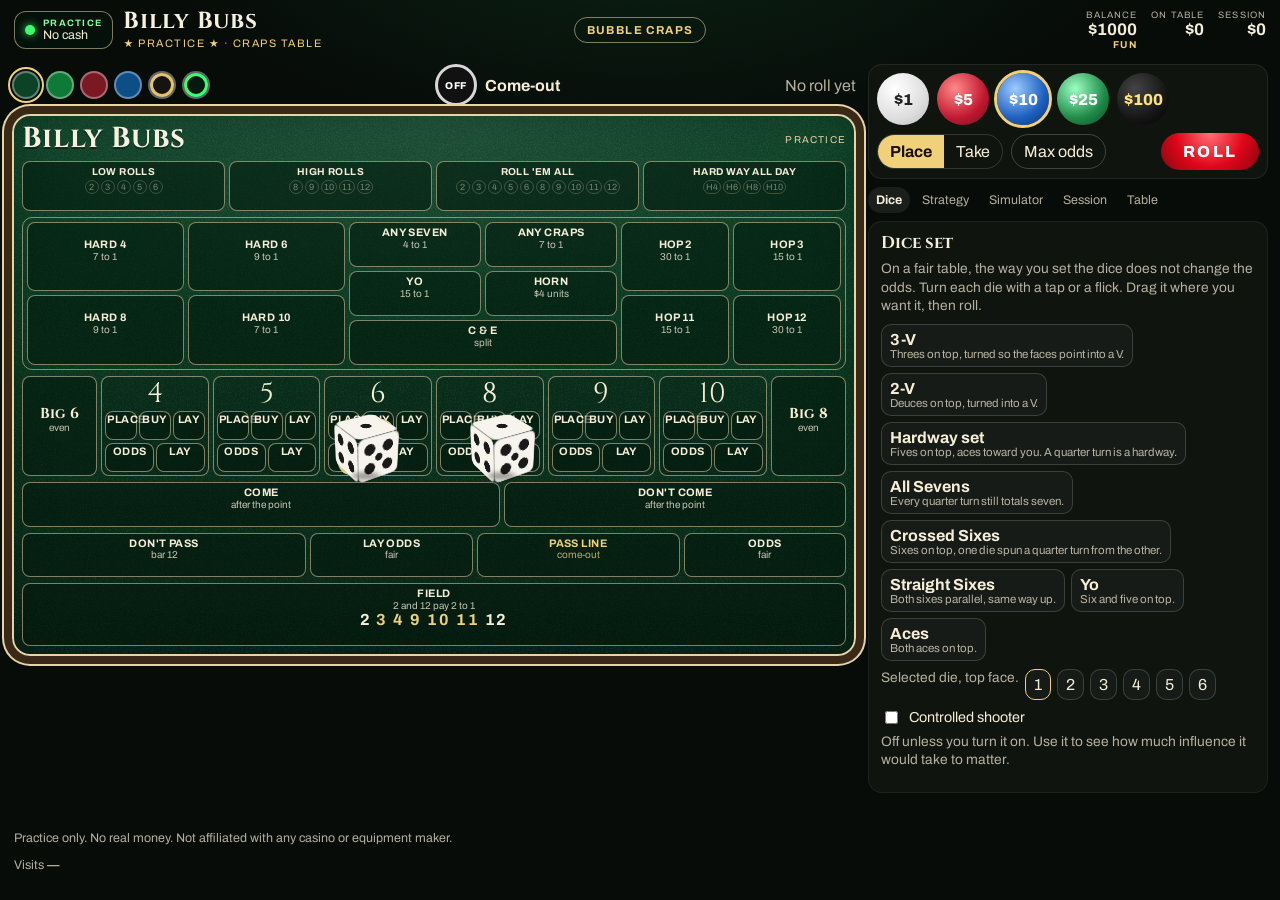
==== table.html @ f0a8dddb "Add a full craps practice table beside bubble craps. The new table keeps the same rules for bonuses," ====
<!DOCTYPE html>
<html lang="en">
  <head>
    <meta charset="UTF-8" />
    <meta name="viewport" content="width=device-width, initial-scale=1, viewport-fit=cover" />
    <title>Billy Bubs Practice — Craps Table</title>
    <meta name="description" content="Billy Bubs Practice — a full craps table for practice. No cash. No real money." />
    <link rel="icon" href="favicon.svg" type="image/svg+xml" />
    <link rel="preconnect" href="https://fonts.googleapis.com" />
    <link rel="preconnect" href="https://fonts.gstatic.com" crossorigin />
    <link rel="stylesheet" href="https://fonts.googleapis.com/css2?family=Archivo:wdth,wght@62..125,400..800&amp;family=Cinzel:wght@600;700&amp;display=swap" />
    <link rel="stylesheet" href="css/table.css" />
    <meta name="theme-color" content="#0a0e0c" />
  </head>
  <body data-felt="billy">
    <a class="skip-link" href="#felt">Skip to table</a>
    <header class="top">
      <div class="brand">
        <div class="practice-badge">
          <span class="practice-dot" aria-hidden="true"></span>
          <div>
            <p class="kicker">Practice</p>
            <p class="cash">No cash</p>
          </div>
        </div>
        <div>
          <h1>Billy Bubs</h1>
          <p class="tagline"><span aria-hidden="true">★</span> Practice <span aria-hidden="true">★</span> · Craps table</p>
        </div>
      </div>
      <a class="bubble-link" href="index.html">Bubble craps</a>
      <div class="rack" aria-label="Bankroll">
        <div class="rack-stat">
          <span class="k">Balance</span>
          <strong id="bankroll">$1,000</strong>
          <span class="fun-tag">FUN</span>
        </div>
        <div class="rack-stat">
          <span class="k">On table</span>
          <strong id="on-table">$0</strong>
        </div>
        <div class="rack-stat">
          <span class="k">Session</span>
          <strong id="net-pl">$0</strong>
        </div>
      </div>
    </header>

    <div class="app">
      <section class="stage" aria-label="Craps table">
        <div class="felt-toolbar">
          <div class="themes" id="themes" role="radiogroup" aria-label="Felt"></div>
          <div class="phase-read" id="phase-read">
            <span class="puck" id="puck" data-on="false">OFF</span>
            <span id="phase-label">Come-out</span>
          </div>
          <div class="last-roll" id="last-roll" aria-live="polite">No roll yet</div>
        </div>
        <div class="felt-fit" id="felt-fit">
          <div class="felt" id="felt"></div>
        </div>
      </section>

      <aside class="side" aria-label="Controls">
        <div class="dock" id="dock">
          <div class="chip-row" id="chips" role="radiogroup" aria-label="Chip"></div>
          <div class="dock-actions">
            <div class="seg" role="group" aria-label="Bet action">
              <button type="button" id="btn-place" class="is-on">Place</button>
              <button type="button" id="btn-take">Take</button>
            </div>
            <button type="button" class="ghost" id="btn-max-odds">Max odds</button>
            <button type="button" class="roll" id="roll-btn">Roll</button>
          </div>
        </div>

        <div class="tabs" role="tablist" aria-label="Table panels">
          <button type="button" class="tab is-on" data-tab="dice" role="tab" aria-selected="true">Dice</button>
          <button type="button" class="tab" data-tab="strategy" role="tab" aria-selected="false">Strategy</button>
          <button type="button" class="tab" data-tab="sim" role="tab" aria-selected="false">Simulator</button>
          <button type="button" class="tab" data-tab="session" role="tab" aria-selected="false">Session</button>
          <button type="button" class="tab" data-tab="settings" role="tab" aria-selected="false">Table</button>
        </div>

        <div class="panels">
          <section class="panel" data-panel="dice">
            <h2>Dice set</h2>
            <p class="note">On a fair table, the way you set the dice does not change the odds. Turn each die with a tap or a flick. Drag it where you want it, then roll.</p>
            <div class="set-grid" id="set-grid"></div>
            <div class="face-pick" id="face-pick"></div>
            <div class="control-box">
              <label class="check"><input type="checkbox" id="ctrl-on" /> Controlled shooter</label>
              <p class="note">Off unless you turn it on. Use it to see how much influence it would take to matter.</p>
              <div id="ctrl-body" hidden>
                <label class="check"><input type="radio" name="ctrl-mode" value="influence" checked /> Match my set</label>
                <label class="slider">Influence <input type="range" id="ctrl-inf" min="0" max="100" value="10" /> <span id="ctrl-inf-label">10%</span></label>
                <label class="check"><input type="radio" name="ctrl-mode" value="srr" /> Rolls per seven</label>
                <label class="slider">SRR <input type="range" id="ctrl-srr" min="3" max="18" step="1" value="6" /> <span id="ctrl-srr-label">6</span></label>
                <p class="note">A fair table lands about one seven every 6 rolls. Higher means fewer sevens.</p>
              </div>
            </div>
          </section>

          <section class="panel" data-panel="strategy" hidden>
            <h2>Strategies</h2>
            <p class="note">Auto places the bets for you before each roll. Coach only tells you the next bet.</p>
            <div class="play-mode" role="radiogroup" aria-label="How to use a strategy">
              <label><input type="radio" name="play-mode" value="hand" checked /> By hand</label>
              <label><input type="radio" name="play-mode" value="coach" /> Coach</label>
              <label><input type="radio" name="play-mode" value="auto" /> Auto</label>
            </div>
            <label class="field-label">Strategy
              <select id="strategy-pick"></select>
            </label>
            <article class="strategy-card" id="strategy-card"></article>
            <div class="coach-line" id="coach-line" hidden></div>
            <h3>Bonus bets</h3>
            <p class="note">Same bonuses as the bubble table. They can ride along with a strategy.</p>
            <div class="bonus-opts" id="bonus-opts"></div>
          </section>

          <section class="panel" data-panel="sim" hidden>
            <h2>Simulator</h2>
            <p class="note">Same rules as the table. Pick strategies, a bankroll, and how many rolls. Compare odds on the same strategy by adding it twice.</p>
            <div id="sim-rows"></div>
            <div class="sim-add">
              <select id="sim-add-strategy"></select>
              <button type="button" class="ghost" id="sim-add">Add</button>
            </div>
            <div class="bonus-opts" id="sim-bonuses"></div>
            <div class="sim-grid">
              <label>Rolls
                <select id="sim-rolls">
                  <option value="100">100</option>
                  <option value="250" selected>250</option>
                  <option value="500">500</option>
                  <option value="custom">Custom</option>
                </select>
              </label>
              <label>Custom <input type="number" id="sim-custom-rolls" min="10" max="5000" value="100" /></label>
              <label>Trials <input type="number" id="sim-trials" min="50" max="5000" value="1000" /></label>
              <label>Bankroll $ <input type="number" id="sim-bank" min="10" step="10" value="1000" /></label>
              <label>Table min $ <input type="number" id="sim-min" min="1" step="1" value="10" /></label>
            </div>
            <button type="button" class="solid" id="sim-run">Run simulation</button>
            <p class="note" id="sim-status"></p>
            <div class="chart-wrap">
              <canvas id="sim-chart" width="640" height="280" aria-label="Bankroll over rolls"></canvas>
            </div>
            <div id="sim-legend" class="legend"></div>
            <div class="table-scroll">
              <table class="compare" id="sim-table"></table>
            </div>
            <button type="button" class="ghost" id="sim-watch">Watch one session on the felt</button>
          </section>

          <section class="panel" data-panel="session" hidden>
            <h2>This session</h2>
            <dl class="stats" id="stats"></dl>
            <h3>Numbers</h3>
            <div class="histobar" id="histobar"></div>
            <h3>Recent rolls</h3>
            <div class="history" id="history"></div>
            <ol class="log" id="log"></ol>
            <button type="button" class="ghost" id="btn-new">New session</button>
          </section>

          <section class="panel" data-panel="settings" hidden>
            <h2>Table settings</h2>
            <label class="field-label">Pass line odds
              <select id="odds-pass"></select>
            </label>
            <label class="check"><input type="checkbox" id="link-lines" checked /> Same odds on come</label>
            <label class="field-label" id="come-odds-label">Come odds
              <select id="odds-come"></select>
            </label>
            <label class="field-label">Don't pass lay odds
              <select id="odds-dont"></select>
            </label>
            <label class="check"><input type="checkbox" id="link-dont" checked /> Same lay odds on don't come</label>
            <label class="field-label" id="dc-odds-label">Don't come lay odds
              <select id="odds-dc"></select>
            </label>
            <label class="field-label">Field, 2 and 12
              <select id="field-mode">
                <option value="double">Both pay 2 to 1</option>
                <option value="twelveTriple">2 pays 2 to 1, 12 pays 3 to 1</option>
                <option value="triple">Both pay 3 to 1</option>
              </select>
            </label>
            <label class="field-label">Buy commission
              <select id="vig-buy">
                <option value="win">5% taken on a win</option>
                <option value="upfront">5% paid up front</option>
              </select>
            </label>
            <label class="field-label">Lay commission
              <select id="vig-lay">
                <option value="upfront">5% of the win, up front</option>
                <option value="win">5% of the win, on a win</option>
              </select>
            </label>
            <label class="check"><input type="checkbox" id="hard-off" /> Hardways off on the come-out</label>
            <label class="check"><input type="checkbox" id="place-on" /> Place and buy work on the come-out</label>
            <label class="field-label">Table minimum $
              <input type="number" id="table-min" min="1" step="1" value="10" />
            </label>
            <label class="field-label">New session bankroll $
              <input type="number" id="start-bank" min="10" step="10" value="1000" />
            </label>
            <button type="button" class="ghost" id="btn-rules">Rules</button>
          </section>
        </div>
      </aside>
    </div>

    <footer class="footer">
      <p>Practice only. No real money. Not affiliated with any casino or equipment maker.</p>
      <p class="site-meta">Visits <strong id="visit-count">…</strong></p>
    </footer>

    <div class="toasts" id="toasts" aria-live="polite"></div>

    <dialog class="rules" id="rules">
      <form method="dialog">
        <header>
          <h2>How this table plays</h2>
          <button type="submit" class="ghost" value="close">Close</button>
        </header>
        <div class="rules-body">
          <p>Come-out: 7 or 11 wins the pass line. 2, 3, or 12 loses it. Any other number is the point. Then the pass line wins if the point shows before a 7.</p>
          <p>Don't pass wins on 2 or 3, loses on 7 or 11, and pushes on 12. After a point, it wins on a 7.</p>
          <p>Odds are a fair bet. 3-4-5x means 3 times on 4 and 10, 4 times on 5 and 9, and 5 times on 6 and 8. Lay odds are capped so the win matches that multiple. 5x and 10x are flat multiples, with the matching lay.</p>
          <p>Place pays 9:5 on 4 and 10, 7:5 on 5 and 9, and 7:6 on 6 and 8. Buy pays true odds with a 5% commission. Lay is the other side of a buy, with commission on the amount you can win.</p>
          <p>Come and don't come work like pass and don't pass, after a point is on. Come odds are off on the come-out. Don't come odds are working.</p>
          <p>Low Rolls, High Rolls, Roll 'Em All, and Hard Way All Day are the same bonuses as the bubble table. A 7 before the set is finished loses them.</p>
          <p>Setting the dice does not change a fair roll. Controlled shooter is a practice dial and stays off until you turn it on.</p>
        </div>
      </form>
    </dialog>

    <script src="js/engine.js"></script>
    <script src="js/die-geom.js"></script>
    <script src="js/table-engine.js"></script>
    <script src="js/strategies.js"></script>
    <script src="js/table-app.js"></script>
    <!-- Cloudflare Web Analytics --><script type="module" defer src="https://static.cloudflareinsights.com/beacon.min.js" data-cf-beacon='{"token": "979ed6d735ee4ae1a6fe313fb2ae3b53"}'></script><!-- End Cloudflare Web Analytics -->
    <script>
      (function () {
        var el = document.getElementById("visit-count");
        if (!el) return;
        fetch("https://abacus.jasoncameron.dev/hit/billy-bubs-practice/visits")
          .then(function (r) { return r.json(); })
          .then(function (d) {
            el.textContent = Number(d && d.value != null ? d.value : 0).toLocaleString("en-US");
          })
          .catch(function () { el.textContent = "—"; });
      })();
    </script>
  </body>
</html>
---- css/table.css ----
:root {
  --bg: #070c09;
  --ink: #f6edd8;
  --muted: rgba(246, 237, 216, 0.72);
  --gold: #f0d078;
  --panel: #10140f;
  --win: #7dffb3;
  --loss: #ff8d8d;
  --font: "Archivo", "Segoe UI", system-ui, sans-serif;
  --serif: "Cinzel", Palatino, serif;
  --felt: #0c4226;
  --felt-2: #0a3820;
  --felt-deep: #062214;
  --line: #e6d3a8;
  --line-soft: rgba(230, 211, 168, 0.55);
  --spot: rgba(3, 22, 12, 0.55);
  --spot-ink: #f6edd8;
  --pass-ink: #f0d078;
  --brand: #f7f1e2;
  --accent: #c6f56a;
  --rail: #3b2918;
  --danger: #ffb4a8;
}

* { box-sizing: border-box; }
html, body { margin: 0; min-height: 100%; }
body {
  min-height: 100dvh;
  display: flex;
  flex-direction: column;
  background:
    radial-gradient(900px 420px at 50% -10%, rgba(18, 80, 42, 0.35), transparent 55%),
    var(--bg);
  color: var(--ink);
  font-family: var(--font);
}
button, input, select { font: inherit; color: inherit; }
button { cursor: pointer; }
.skip-link { position: absolute; left: -999px; }
.skip-link:focus { left: 8px; top: 8px; background: #000; color: #fff; padding: 8px; z-index: 20; }

.top {
  display: grid;
  grid-template-columns: minmax(0, 1fr) auto minmax(0, 1fr);
  gap: 12px;
  align-items: center;
  padding: 10px 14px 6px;
}
.brand { display: flex; gap: 10px; align-items: center; min-width: 0; }
.brand h1, .felt-name {
  margin: 0;
  font-family: var(--serif);
  font-weight: 700;
  letter-spacing: 0.03em;
  line-height: 1;
}
.brand h1 { font-size: 1.45rem; color: var(--brand); }
.tagline, .felt-sub {
  margin: 3px 0 0;
  color: var(--gold);
  font-size: 0.68rem;
  letter-spacing: 0.14em;
  text-transform: uppercase;
}
.practice-badge {
  display: flex;
  gap: 8px;
  align-items: center;
  padding: 6px 10px;
  border: 1.5px solid var(--line-soft);
  border-radius: 12px;
  background: rgba(3, 22, 12, 0.55);
}
.practice-dot {
  width: 10px; height: 10px; border-radius: 50%;
  background: #3dff6e;
  box-shadow: 0 0 8px rgba(61, 255, 110, 0.9);
}
.kicker, .cash, .k { margin: 0; }
.kicker {
  font-size: 0.58rem;
  letter-spacing: 0.14em;
  text-transform: uppercase;
  color: #7dff9a;
  font-weight: 700;
}
.cash { font-size: 0.78rem; }
.bubble-link {
  justify-self: center;
  color: var(--gold);
  text-decoration: none;
  font-size: 0.72rem;
  font-weight: 700;
  letter-spacing: 0.12em;
  text-transform: uppercase;
  border: 1px solid var(--line-soft);
  border-radius: 999px;
  padding: 6px 12px;
}
.rack { display: flex; justify-content: flex-end; gap: 14px; }
.rack-stat { display: flex; flex-direction: column; align-items: flex-end; }
.rack-stat .k, .k {
  font-size: 0.58rem;
  letter-spacing: 0.12em;
  text-transform: uppercase;
  color: var(--muted);
}
.rack-stat strong { font-size: 1.05rem; font-variant-numeric: tabular-nums; }
.fun-tag { color: var(--gold); font-size: 0.62rem; letter-spacing: 0.14em; font-weight: 700; }
.is-up { color: var(--win); }
.is-down { color: var(--loss); }

.app {
  flex: 1;
  display: grid;
  grid-template-columns: minmax(0, 1fr) minmax(300px, 400px);
  gap: 12px;
  padding: 8px 12px 12px;
  min-height: 0;
}
.stage { min-width: 0; display: flex; flex-direction: column; gap: 8px; }
.felt-toolbar {
  display: flex;
  gap: 10px;
  align-items: center;
  justify-content: space-between;
  flex-wrap: wrap;
}
.themes { display: flex; gap: 6px; flex-wrap: wrap; }
.theme-swatch {
  width: 28px; height: 28px; border-radius: 50%;
  border: 2px solid rgba(255,255,255,0.35);
  padding: 0;
}
.theme-swatch.is-on { outline: 2px solid var(--gold); outline-offset: 2px; }
.phase-read { display: flex; align-items: center; gap: 8px; font-weight: 700; }
.puck {
  width: 42px; height: 42px; border-radius: 50%;
  display: grid; place-items: center;
  font-size: 0.62rem; letter-spacing: 0.08em; font-weight: 800;
  background: #111; color: #fff; border: 3px solid #d7d7d7;
}
.puck[data-on="true"] { background: #f4f4f4; color: #111; }
.last-roll { color: var(--muted); font-variant-numeric: tabular-nums; }

.felt-fit { position: relative; min-height: 0; }
.felt {
  position: relative;
  display: grid;
  gap: 6px;
  padding: 10px;
  border-radius: 18px;
  background:
    radial-gradient(120% 80% at 50% 0%, rgba(255,255,255,0.08), transparent 46%),
    url("../assets/felt-grain.svg"),
    linear-gradient(180deg, var(--felt), var(--felt-2) 40%, var(--felt-deep));
  color: var(--spot-ink);
  box-shadow:
    0 0 0 8px var(--rail),
    0 0 0 10px var(--line),
    inset 0 0 0 2px var(--line),
    inset 0 0 40px rgba(0,0,0,0.25);
}
.felt-head {
  display: flex;
  justify-content: space-between;
  align-items: center;
  gap: 8px;
}
.felt-name { font-size: clamp(1.2rem, 2.4vw, 1.8rem); color: var(--brand); text-shadow: 0 2px 0 rgba(0,0,0,0.35); }
.felt-flag {
  font-size: 0.62rem;
  letter-spacing: 0.12em;
  text-transform: uppercase;
  color: var(--line);
}
.bonus-row, .prop-box, .num-row, .line-row {
  display: grid;
  gap: 4px;
}
.bonus-row { grid-template-columns: repeat(4, minmax(0, 1fr)); }
.prop-box {
  grid-template-columns: 1.3fr 1.1fr 0.9fr;
  padding: 4px;
  border: 1px solid var(--line-soft);
  border-radius: 10px;
}
.hard-grid, .mid-props, .hop-grid { display: grid; gap: 4px; }
.hard-grid, .hop-grid { grid-template-columns: 1fr 1fr; }
.mid-props { grid-template-columns: 1fr 1fr; }
.num-row { grid-template-columns: 0.7fr repeat(6, minmax(0, 1fr)) 0.7fr; }
.line-row.two { grid-template-columns: 1.4fr 0.8fr 1fr 0.8fr; }
.line-row.come { grid-template-columns: 1.4fr 1fr; }

.spot {
  position: relative;
  border: 1px solid var(--line-soft);
  background: var(--spot);
  color: var(--spot-ink);
  border-radius: 8px;
  padding: 4px 4px 16px;
  text-align: center;
  min-height: 42px;
  line-height: 1.1;
}
.spot:disabled { opacity: 0.45; }
.spot.has-bet { box-shadow: inset 0 0 0 2px var(--accent); }
.spot .amt {
  position: absolute;
  left: 3px; right: 3px; bottom: 2px;
  font-size: max(10px, 0.62rem);
  font-weight: 700;
  color: var(--gold);
}
.spot .lbl {
  display: block;
  font-size: max(10px, 0.68rem);
  letter-spacing: 0.04em;
  text-transform: uppercase;
  font-weight: 700;
}
.spot small { display: block; font-size: max(10px, 0.58rem); opacity: 0.8; }
.pass { color: var(--pass-ink); }
.bonus .lbl { font-size: max(10px, 0.62rem); }
.lamps { display: flex; flex-wrap: wrap; gap: 2px; justify-content: center; margin-top: 3px; }
.lamp {
  min-width: 14px; height: 14px; padding: 0 2px;
  border-radius: 7px;
  border: 1px solid var(--line-soft);
  font-size: 9px;
  line-height: 12px;
  opacity: 0.45;
}
.lamp.is-lit { opacity: 1; background: var(--gold); color: #1a1204; border-color: var(--gold); }

.num {
  border: 1px solid var(--line-soft);
  border-radius: 8px;
  padding: 3px;
  background: rgba(0,0,0,0.15);
  display: flex;
  flex-direction: column;
  gap: 3px;
  min-width: 0;
}
.num.is-point { box-shadow: inset 0 0 0 2px #fff; }
.num-face {
  font-family: var(--serif);
  font-size: clamp(11px, 2.4vw, 28px);
  text-align: center;
  line-height: 1;
}
.num-bets { display: grid; grid-template-columns: repeat(3, minmax(0, 1fr)); gap: 2px; }
.num .spot { min-height: 28px; padding: 2px 1px 13px; }
.come-tag { min-height: 0; font-size: max(10px, 0.58rem); text-align: center; color: var(--gold); }
.come-tag:empty { display: none; }
.odds-row { display: grid; grid-template-columns: 1fr 1fr; gap: 2px; }
.odds-row .spot { min-height: 28px; padding: 2px 1px 13px; }
.span2 { grid-column: span 2; }
.big .lbl { font-family: var(--serif); font-size: max(11px, 0.9rem); letter-spacing: 0; text-transform: none; }
.field .nums { letter-spacing: 0.12em; font-weight: 700; }
.field em { color: var(--gold); font-style: normal; }

.dice-layer {
  position: absolute;
  inset: 0;
  pointer-events: none;
  z-index: 4;
}
.die {
  position: absolute;
  width: 52px; height: 58px;
  margin-left: -26px; margin-top: -26px;
  pointer-events: auto;
  touch-action: none;
  z-index: 5;
}
.die-scene { width: 46px; height: 46px; perspective: 320px; margin: 0 auto; }
.die-cube {
  width: 46px; height: 46px; position: relative;
  transform-style: preserve-3d;
  transform: rotateX(-28deg) rotateY(32deg);
}
.die-face {
  position: absolute; inset: 0;
  background: #f7f4ee;
  border-radius: 7px;
  box-shadow: inset 0 0 0 1px rgba(0,0,0,0.18);
  backface-visibility: hidden;
}
.die.is-selected .die-scene { outline: 2px solid var(--gold); outline-offset: 3px; border-radius: 8px; }
.slot-front { transform: rotateY(0deg) translateZ(23px); }
.slot-back { transform: rotateY(180deg) translateZ(23px); }
.slot-right { transform: rotateY(90deg) translateZ(23px); }
.slot-left { transform: rotateY(-90deg) translateZ(23px); }
.slot-top { transform: rotateX(90deg) translateZ(23px); }
.slot-bottom { transform: rotateX(-90deg) translateZ(23px); }
.die-shadow {
  width: 28px; height: 8px; margin: 2px auto 0;
  background: rgba(0,0,0,0.35); filter: blur(2px); border-radius: 50%;
}
.die-face[data-face="1"] { background-image: radial-gradient(circle at 50% 50%, #1a1a1a 16%, transparent 17%); }
.die-face[data-face="2"] { background-image: radial-gradient(circle at 28% 28%, #1a1a1a 14%, transparent 15%), radial-gradient(circle at 72% 72%, #1a1a1a 14%, transparent 15%); }
.die-face[data-face="3"] { background-image: radial-gradient(circle at 26% 26%, #1a1a1a 13%, transparent 14%), radial-gradient(circle at 50% 50%, #1a1a1a 13%, transparent 14%), radial-gradient(circle at 74% 74%, #1a1a1a 13%, transparent 14%); }
.die-face[data-face="4"] { background-image: radial-gradient(circle at 28% 28%, #1a1a1a 12%, transparent 13%), radial-gradient(circle at 72% 28%, #1a1a1a 12%, transparent 13%), radial-gradient(circle at 28% 72%, #1a1a1a 12%, transparent 13%), radial-gradient(circle at 72% 72%, #1a1a1a 12%, transparent 13%); }
.die-face[data-face="5"] { background-image: radial-gradient(circle at 28% 28%, #1a1a1a 12%, transparent 13%), radial-gradient(circle at 72% 28%, #1a1a1a 12%, transparent 13%), radial-gradient(circle at 50% 50%, #1a1a1a 12%, transparent 13%), radial-gradient(circle at 28% 72%, #1a1a1a 12%, transparent 13%), radial-gradient(circle at 72% 72%, #1a1a1a 12%, transparent 13%); }
.die-face[data-face="6"] { background-image: radial-gradient(circle at 30% 22%, #1a1a1a 11%, transparent 12%), radial-gradient(circle at 30% 50%, #1a1a1a 11%, transparent 12%), radial-gradient(circle at 30% 78%, #1a1a1a 11%, transparent 12%), radial-gradient(circle at 70% 22%, #1a1a1a 11%, transparent 12%), radial-gradient(circle at 70% 50%, #1a1a1a 11%, transparent 12%), radial-gradient(circle at 70% 78%, #1a1a1a 11%, transparent 12%); }

.side { min-width: 0; display: flex; flex-direction: column; gap: 8px; }
.dock {
  display: flex; flex-direction: column; gap: 8px;
  background: var(--panel); border-radius: 14px; padding: 8px;
  border: 1px solid rgba(255,255,255,0.08);
}
.chip-row { display: flex; gap: 8px; flex-wrap: wrap; }
.chip {
  width: 52px; height: 52px; border-radius: 50%; border: 0; padding: 0;
  background: radial-gradient(circle at 35% 30%, #fff, #dedede 60%, #bdbdbd);
  color: #222; font-weight: 800;
}
.chip[data-value="5"] { background: radial-gradient(circle at 35% 30%, #ff8a8a, #c01830 60%, #6e1020); color: #fff; }
.chip[data-value="10"] { background: radial-gradient(circle at 35% 30%, #9ecbff, #1d5fbf 60%, #0c326e); color: #fff; }
.chip[data-value="25"] { background: radial-gradient(circle at 35% 30%, #9dffc4, #1f8a48 60%, #0d4a28); color: #fff; }
.chip[data-value="100"] { background: radial-gradient(circle at 35% 30%, #444, #161616 60%, #000); color: #ffe27a; }
.chip.is-on { outline: 3px solid var(--gold); }
.dock-actions { display: flex; gap: 8px; align-items: center; }
.seg { display: flex; border-radius: 999px; overflow: hidden; border: 1px solid rgba(255,255,255,0.15); }
.seg button { background: transparent; border: 0; padding: 8px 12px; }
.seg button.is-on { background: var(--gold); color: #1a1204; font-weight: 700; }
.roll {
  margin-left: auto;
  background: radial-gradient(circle at 50% 0%, #ff7078, #e1061a 55%, #860610);
  color: #fff; border: 0; border-radius: 999px;
  padding: 10px 22px; font-weight: 800; letter-spacing: 0.14em; text-transform: uppercase;
  min-width: 96px;
}
.roll:disabled { opacity: 0.5; }
.ghost, .solid {
  border-radius: 999px; padding: 8px 12px; border: 1px solid rgba(255,255,255,0.2); background: transparent;
}
.solid { background: var(--gold); color: #1a1204; border: 0; font-weight: 800; }
.tabs { display: flex; gap: 4px; flex-wrap: wrap; }
.tab {
  border: 0; background: transparent; color: var(--muted);
  padding: 6px 8px; border-radius: 999px; font-size: 0.78rem;
}
.tab.is-on { background: rgba(255,255,255,0.08); color: var(--ink); font-weight: 700; }
.panel {
  background: var(--panel);
  border-radius: 14px;
  padding: 10px 12px 14px;
  border: 1px solid rgba(255,255,255,0.06);
}
.panel h2, .panel h3 { margin: 0 0 6px; font-family: var(--serif); font-size: 1.05rem; }
.panel h3 { margin-top: 12px; font-size: 0.95rem; }
.note { margin: 0 0 8px; color: var(--muted); font-size: 0.86rem; line-height: 1.35; }
.check, .field-label, .slider { display: flex; gap: 8px; align-items: center; margin: 6px 0; font-size: 0.9rem; }
.field-label { flex-direction: column; align-items: stretch; }
select, input[type="number"] {
  background: #0b0e0c; border: 1px solid rgba(255,255,255,0.16);
  border-radius: 8px; padding: 8px;
}
.set-grid, .face-pick { display: flex; flex-wrap: wrap; gap: 6px; margin-bottom: 8px; }
.set-btn, .face-btn {
  border: 1px solid rgba(255,255,255,0.16);
  background: #161b17; border-radius: 10px; padding: 6px 8px; text-align: left;
}
.set-btn.is-on, .face-btn.is-on { border-color: var(--gold); }
.set-btn strong, .face-btn { display: block; }
.set-btn span { display: block; color: var(--muted); font-size: 0.72rem; }
.strategy-card { border-top: 1px solid rgba(255,255,255,0.08); padding-top: 8px; }
.strategy-card h3 { margin: 0 0 4px; }
.risk { display: inline-block; border-radius: 999px; padding: 2px 8px; font-size: 0.72rem; font-weight: 700; background: rgba(255,255,255,0.08); }
.risk.High, .risk.Extreme { background: rgba(180, 40, 40, 0.45); }
.risk.Medium { background: rgba(160, 120, 20, 0.4); }
.warn { color: #ffd0c8; background: rgba(120, 20, 20, 0.35); padding: 8px; border-radius: 8px; }
.coach-line { background: rgba(240, 208, 120, 0.12); border: 1px solid var(--line-soft); border-radius: 10px; padding: 8px; margin-top: 8px; }
.sim-grid { display: grid; grid-template-columns: 1fr 1fr; gap: 8px; }
.sim-row, .sim-add { display: flex; gap: 6px; align-items: center; margin: 4px 0; }
.sim-row select, .sim-add select { flex: 1; }
.chart-wrap { margin-top: 8px; background: #070b09; border-radius: 10px; overflow: hidden; }
#sim-chart { width: 100%; height: auto; display: block; }
.legend { display: flex; gap: 10px; flex-wrap: wrap; font-size: 0.75rem; margin: 6px 0; }
.legend i { display: inline-block; width: 12px; height: 4px; margin-right: 4px; vertical-align: middle; }
.table-scroll { overflow-x: auto; }
.compare { width: 100%; border-collapse: collapse; font-size: 0.75rem; font-variant-numeric: tabular-nums; }
.compare th, .compare td { border-bottom: 1px solid rgba(255,255,255,0.08); padding: 4px 6px; text-align: right; white-space: nowrap; }
.compare th:first-child, .compare td:first-child { text-align: left; }
.stats { display: grid; grid-template-columns: 1fr auto; gap: 4px 10px; margin: 0; }
.stats dt { color: var(--muted); }
.stats dd { margin: 0; text-align: right; font-variant-numeric: tabular-nums; }
.histobar { display: grid; grid-template-columns: repeat(11, minmax(0, 1fr)); gap: 3px; align-items: end; height: 72px; }
.histobar span { display: block; background: var(--gold); border-radius: 3px 3px 0 0; min-height: 2px; position: relative; }
.histobar em { position: absolute; top: -14px; left: 0; right: 0; text-align: center; font-style: normal; font-size: 9px; color: var(--muted); }
.history { display: flex; gap: 6px; overflow-x: auto; padding-bottom: 4px; }
.history b { font-weight: 700; }
.log { margin: 8px 0 0; padding-left: 18px; color: var(--muted); font-size: 0.82rem; max-height: 160px; overflow: auto; }
.footer { padding: 8px 14px 16px; color: var(--muted); font-size: 0.78rem; }
.footer a { color: var(--gold); }
.toasts { position: fixed; left: 12px; right: 12px; bottom: 12px; z-index: 30; display: flex; flex-direction: column; gap: 6px; pointer-events: none; }
.toast { align-self: center; background: #1b140c; color: var(--ink); border: 1px solid var(--gold); border-radius: 999px; padding: 8px 12px; }
.rules { max-width: 520px; background: #14120e; color: var(--ink); border: 1px solid var(--line-soft); border-radius: 16px; }
.rules header { display: flex; justify-content: space-between; align-items: center; }
.rules-body p { line-height: 1.4; }

body[data-felt="classic"] {
  --felt: #0e7a38; --felt-2: #0b6a30; --felt-deep: #085428;
  --line: #f3e27a; --line-soft: rgba(243, 226, 122, 0.7);
  --spot: rgba(4, 40, 16, 0.5); --spot-ink: #f7f3c8; --pass-ink: #ffe98a;
  --brand: #fff6c2; --gold: #ffe98a; --accent: #fff1a8; --rail: #6a4a24;
}
body[data-felt="vegas"] {
  --felt: #7a1824; --felt-2: #64141e; --felt-deep: #4a0e16;
  --line: #f0d48a; --line-soft: rgba(240, 212, 138, 0.72);
  --spot: rgba(40, 6, 10, 0.48); --spot-ink: #fbe7c6; --pass-ink: #ffe1a3;
  --brand: #ffe7c2; --gold: #f0d48a; --accent: #ffd27a; --rail: #2a1214;
}
body[data-felt="blue"] {
  --felt: #0d4e86; --felt-2: #0b4272; --felt-deep: #082e52;
  --line: #f2d48a; --line-soft: rgba(242, 212, 138, 0.7);
  --spot: rgba(4, 20, 40, 0.48); --spot-ink: #e7f2ff; --pass-ink: #ffe7a8;
  --brand: #e7f2ff; --gold: #f2d48a; --accent: #9fd0ff; --rail: #1b2430;
}
body[data-felt="highlimit"] {
  --felt: #161411; --felt-2: #100e0c; --felt-deep: #070706;
  --line: #e0c36a; --line-soft: rgba(224, 195, 106, 0.75);
  --spot: rgba(255, 220, 140, 0.06); --spot-ink: #f6e7c4; --pass-ink: #f0d78a;
  --brand: #f3e0a4; --gold: #e0c36a; --accent: #f0d78a; --rail: #3a3018;
}
body[data-felt="bubble"] {
  --felt: #07180f; --felt-2: #062214; --felt-deep: #04160d;
  --line: #3dff6e; --line-soft: rgba(61, 255, 110, 0.55);
  --spot: rgba(0, 0, 0, 0.35); --spot-ink: #e9fff2; --pass-ink: #b8ff9a;
  --brand: #e9fff2; --gold: #d6ff6a; --accent: #ff4d6a; --rail: #1a0c10;
}

@media (max-width: 980px) {
  .num-face { font-size: max(16px, 4.2vw); }
  .app { grid-template-columns: 1fr; }
  .top { grid-template-columns: 1fr; }
  .rack { justify-content: flex-start; }
  .bubble-link { justify-self: start; }
}

@media (orientation: landscape) and (max-height: 520px) {
  body {
    height: 100dvh;
    overflow: hidden;
    display: grid;
    grid-template-rows: auto minmax(0, 1fr) auto;
  }
  .top { padding: 2px 8px; gap: 6px; grid-template-columns: auto 1fr auto; }
  .brand h1, .tagline, .practice-badge { display: none; }
  .rack-stat:not(:first-child) { display: none; }
  .footer { display: none; }
  .app {
    min-height: 0;
    height: 100%;
    grid-template-columns: minmax(0, 1fr);
    grid-template-rows: minmax(0, 1fr) auto;
    gap: 4px;
    padding: 0 6px 4px;
  }
  .stage { min-height: 0; height: 100%; gap: 2px; }
  .felt-toolbar { gap: 4px; min-height: 0; }
  .felt-fit { flex: 1; min-height: 0; height: 100%; }
  .felt {
    height: 100%;
    overflow: hidden;
    gap: 1px;
    padding: 2px 4px;
    border-radius: 12px;
    grid-template-rows: auto auto minmax(68px, 1fr) auto auto auto;
  }
  .felt-head { display: none; }
  .bonus-row .spot, .prop-box .spot { min-height: 0; padding: 0 1px 10px; }
  .bonus-row .spot { overflow: hidden; }
  .line-row .spot, .field.spot { min-height: 26px; padding: 0 2px 11px; }
  .num-row { grid-template-columns: 0.48fr repeat(6, minmax(0, 1fr)) 0.48fr; }
  .mid-props { grid-template-columns: repeat(3, minmax(0, 1fr)); }
  .span2 { grid-column: auto; }
  .field .nums { display: none; }
  .spot small { display: none; }
  .prop-box { padding: 1px; gap: 2px; }
  .num { min-height: 0; gap: 1px; padding: 1px; }
  .num-face { font-size: max(11px, 0.95rem); }
  .num .spot, .odds-row .spot { min-height: 0; padding: 0 1px 11px; }
  .spot .lbl, .spot .amt, .come-tag { font-size: max(10px, 0.62rem); }
  .lamps { flex-wrap: nowrap; gap: 1px; }
  .lamp { min-width: 8px; height: 8px; font-size: 6px; line-height: 8px; padding: 0; }
  .num { overflow: hidden; }
  .puck { width: 22px; height: 22px; font-size: 0.5rem; border-width: 2px; }
  .side { min-height: 0; }
  .panels { display: none; }
  .side.sheet-open .panels {
    display: block;
    position: fixed;
    inset: 36px 8px 64px;
    z-index: 20;
    overflow: auto;
    background: #0d120f;
    border-radius: 12px;
    box-shadow: 0 12px 40px rgba(0,0,0,0.45);
  }
  .tabs { display: flex; }
  .dock { flex-direction: row; align-items: center; padding: 2px; gap: 4px; }
  .chip { width: 36px; height: 36px; }
  .roll { padding: 6px 12px; }
  .tab { padding: 2px 6px; }
  .theme-swatch { width: 22px; height: 22px; }
}

@media (prefers-reduced-motion: reduce) {
  .die-cube { transition: none !important; }
}
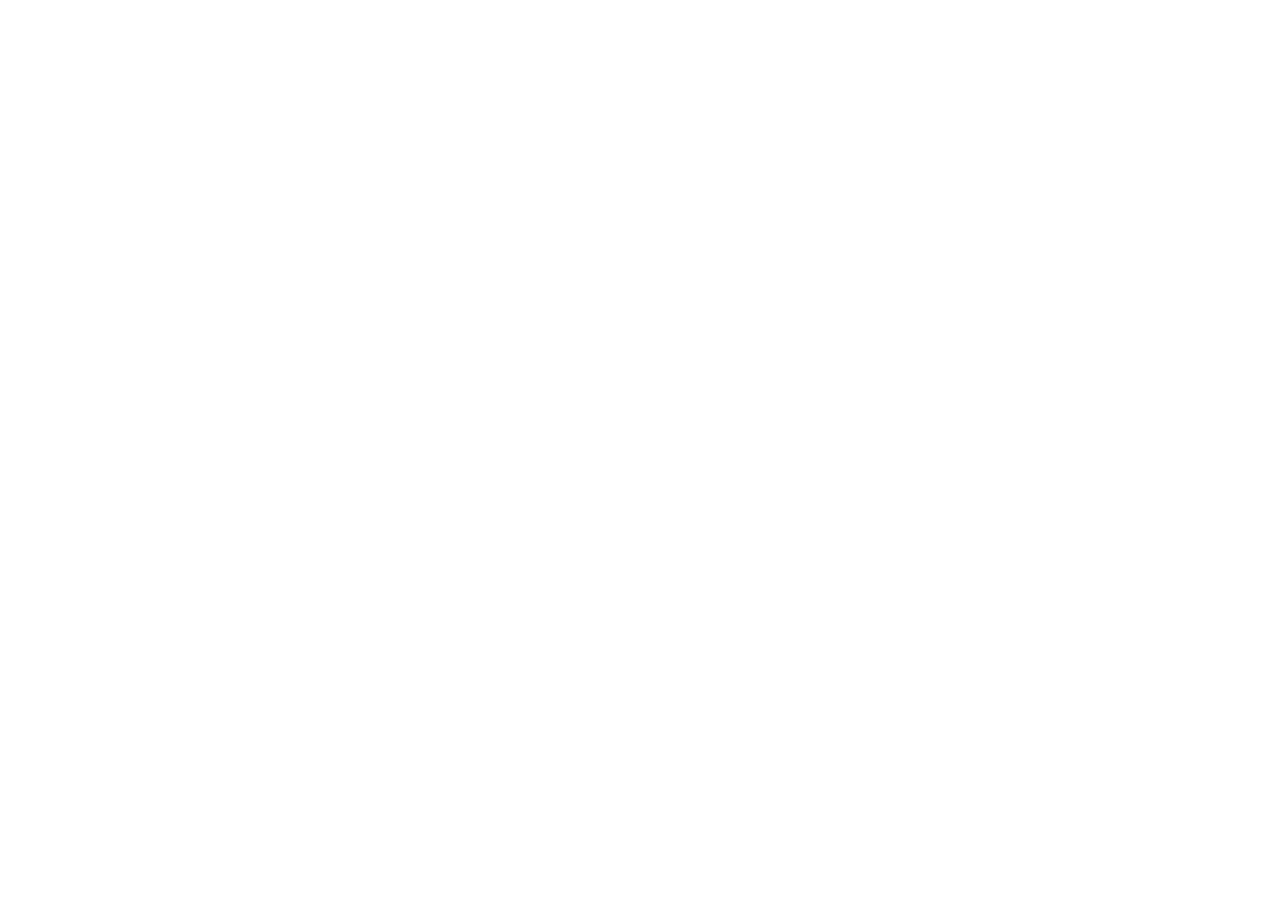
==== commit 4934a781: "Replace the published tree with redirects to billybubs-casino. This branch is only the Pages cutover" ====
--- a/table.html
+++ b/table.html
@@ -1,261 +1,22 @@
 <!DOCTYPE html>
 <html lang="en">
-  <head>
-    <meta charset="UTF-8" />
-    <meta name="viewport" content="width=device-width, initial-scale=1, viewport-fit=cover" />
-    <title>Billy Bubs Practice — Craps Table</title>
-    <meta name="description" content="Billy Bubs Practice — a full craps table for practice. No cash. No real money." />
-    <link rel="icon" href="favicon.svg" type="image/svg+xml" />
-    <link rel="preconnect" href="https://fonts.googleapis.com" />
-    <link rel="preconnect" href="https://fonts.gstatic.com" crossorigin />
-    <link rel="stylesheet" href="https://fonts.googleapis.com/css2?family=Archivo:wdth,wght@62..125,400..800&amp;family=Cinzel:wght@600;700&amp;display=swap" />
-    <link rel="stylesheet" href="css/table.css" />
-    <meta name="theme-color" content="#0a0e0c" />
-  </head>
-  <body data-felt="billy">
-    <a class="skip-link" href="#felt">Skip to table</a>
-    <header class="top">
-      <div class="brand">
-        <div class="practice-badge">
-          <span class="practice-dot" aria-hidden="true"></span>
-          <div>
-            <p class="kicker">Practice</p>
-            <p class="cash">No cash</p>
-          </div>
-        </div>
-        <div>
-          <h1>Billy Bubs</h1>
-          <p class="tagline"><span aria-hidden="true">★</span> Practice <span aria-hidden="true">★</span> · Craps table</p>
-        </div>
-      </div>
-      <a class="bubble-link" href="index.html">Bubble craps</a>
-      <div class="rack" aria-label="Bankroll">
-        <div class="rack-stat">
-          <span class="k">Balance</span>
-          <strong id="bankroll">$1,000</strong>
-          <span class="fun-tag">FUN</span>
-        </div>
-        <div class="rack-stat">
-          <span class="k">On table</span>
-          <strong id="on-table">$0</strong>
-        </div>
-        <div class="rack-stat">
-          <span class="k">Session</span>
-          <strong id="net-pl">$0</strong>
-        </div>
-      </div>
-    </header>
-
-    <div class="app">
-      <section class="stage" aria-label="Craps table">
-        <div class="felt-toolbar">
-          <div class="themes" id="themes" role="radiogroup" aria-label="Felt"></div>
-          <div class="phase-read" id="phase-read">
-            <span class="puck" id="puck" data-on="false">OFF</span>
-            <span id="phase-label">Come-out</span>
-          </div>
-          <div class="last-roll" id="last-roll" aria-live="polite">No roll yet</div>
-        </div>
-        <div class="felt-fit" id="felt-fit">
-          <div class="felt" id="felt"></div>
-        </div>
-      </section>
-
-      <aside class="side" aria-label="Controls">
-        <div class="dock" id="dock">
-          <div class="chip-row" id="chips" role="radiogroup" aria-label="Chip"></div>
-          <div class="dock-actions">
-            <div class="seg" role="group" aria-label="Bet action">
-              <button type="button" id="btn-place" class="is-on">Place</button>
-              <button type="button" id="btn-take">Take</button>
-            </div>
-            <button type="button" class="ghost" id="btn-max-odds">Max odds</button>
-            <button type="button" class="roll" id="roll-btn">Roll</button>
-          </div>
-        </div>
-
-        <div class="tabs" role="tablist" aria-label="Table panels">
-          <button type="button" class="tab is-on" data-tab="dice" role="tab" aria-selected="true">Dice</button>
-          <button type="button" class="tab" data-tab="strategy" role="tab" aria-selected="false">Strategy</button>
-          <button type="button" class="tab" data-tab="sim" role="tab" aria-selected="false">Simulator</button>
-          <button type="button" class="tab" data-tab="session" role="tab" aria-selected="false">Session</button>
-          <button type="button" class="tab" data-tab="settings" role="tab" aria-selected="false">Table</button>
-        </div>
-
-        <div class="panels">
-          <section class="panel" data-panel="dice">
-            <h2>Dice set</h2>
-            <p class="note">On a fair table, the way you set the dice does not change the odds. Turn each die with a tap or a flick. Drag it where you want it, then roll.</p>
-            <div class="set-grid" id="set-grid"></div>
-            <div class="face-pick" id="face-pick"></div>
-            <div class="control-box">
-              <label class="check"><input type="checkbox" id="ctrl-on" /> Controlled shooter</label>
-              <p class="note">Off unless you turn it on. Use it to see how much influence it would take to matter.</p>
-              <div id="ctrl-body" hidden>
-                <label class="check"><input type="radio" name="ctrl-mode" value="influence" checked /> Match my set</label>
-                <label class="slider">Influence <input type="range" id="ctrl-inf" min="0" max="100" value="10" /> <span id="ctrl-inf-label">10%</span></label>
-                <label class="check"><input type="radio" name="ctrl-mode" value="srr" /> Rolls per seven</label>
-                <label class="slider">SRR <input type="range" id="ctrl-srr" min="3" max="18" step="1" value="6" /> <span id="ctrl-srr-label">6</span></label>
-                <p class="note">A fair table lands about one seven every 6 rolls. Higher means fewer sevens.</p>
-              </div>
-            </div>
-          </section>
-
-          <section class="panel" data-panel="strategy" hidden>
-            <h2>Strategies</h2>
-            <p class="note">Auto places the bets for you before each roll. Coach only tells you the next bet.</p>
-            <div class="play-mode" role="radiogroup" aria-label="How to use a strategy">
-              <label><input type="radio" name="play-mode" value="hand" checked /> By hand</label>
-              <label><input type="radio" name="play-mode" value="coach" /> Coach</label>
-              <label><input type="radio" name="play-mode" value="auto" /> Auto</label>
-            </div>
-            <label class="field-label">Strategy
-              <select id="strategy-pick"></select>
-            </label>
-            <article class="strategy-card" id="strategy-card"></article>
-            <div class="coach-line" id="coach-line" hidden></div>
-            <h3>Bonus bets</h3>
-            <p class="note">Same bonuses as the bubble table. They can ride along with a strategy.</p>
-            <div class="bonus-opts" id="bonus-opts"></div>
-          </section>
-
-          <section class="panel" data-panel="sim" hidden>
-            <h2>Simulator</h2>
-            <p class="note">Same rules as the table. Pick strategies, a bankroll, and how many rolls. Compare odds on the same strategy by adding it twice.</p>
-            <div id="sim-rows"></div>
-            <div class="sim-add">
-              <select id="sim-add-strategy"></select>
-              <button type="button" class="ghost" id="sim-add">Add</button>
-            </div>
-            <div class="bonus-opts" id="sim-bonuses"></div>
-            <div class="sim-grid">
-              <label>Rolls
-                <select id="sim-rolls">
-                  <option value="100">100</option>
-                  <option value="250" selected>250</option>
-                  <option value="500">500</option>
-                  <option value="custom">Custom</option>
-                </select>
-              </label>
-              <label>Custom <input type="number" id="sim-custom-rolls" min="10" max="5000" value="100" /></label>
-              <label>Trials <input type="number" id="sim-trials" min="50" max="5000" value="1000" /></label>
-              <label>Bankroll $ <input type="number" id="sim-bank" min="10" step="10" value="1000" /></label>
-              <label>Table min $ <input type="number" id="sim-min" min="1" step="1" value="10" /></label>
-            </div>
-            <button type="button" class="solid" id="sim-run">Run simulation</button>
-            <p class="note" id="sim-status"></p>
-            <div class="chart-wrap">
-              <canvas id="sim-chart" width="640" height="280" aria-label="Bankroll over rolls"></canvas>
-            </div>
-            <div id="sim-legend" class="legend"></div>
-            <div class="table-scroll">
-              <table class="compare" id="sim-table"></table>
-            </div>
-            <button type="button" class="ghost" id="sim-watch">Watch one session on the felt</button>
-          </section>
-
-          <section class="panel" data-panel="session" hidden>
-            <h2>This session</h2>
-            <dl class="stats" id="stats"></dl>
-            <h3>Numbers</h3>
-            <div class="histobar" id="histobar"></div>
-            <h3>Recent rolls</h3>
-            <div class="history" id="history"></div>
-            <ol class="log" id="log"></ol>
-            <button type="button" class="ghost" id="btn-new">New session</button>
-          </section>
-
-          <section class="panel" data-panel="settings" hidden>
-            <h2>Table settings</h2>
-            <label class="field-label">Pass line odds
-              <select id="odds-pass"></select>
-            </label>
-            <label class="check"><input type="checkbox" id="link-lines" checked /> Same odds on come</label>
-            <label class="field-label" id="come-odds-label">Come odds
-              <select id="odds-come"></select>
-            </label>
-            <label class="field-label">Don't pass lay odds
-              <select id="odds-dont"></select>
-            </label>
-            <label class="check"><input type="checkbox" id="link-dont" checked /> Same lay odds on don't come</label>
-            <label class="field-label" id="dc-odds-label">Don't come lay odds
-              <select id="odds-dc"></select>
-            </label>
-            <label class="field-label">Field, 2 and 12
-              <select id="field-mode">
-                <option value="double">Both pay 2 to 1</option>
-                <option value="twelveTriple">2 pays 2 to 1, 12 pays 3 to 1</option>
-                <option value="triple">Both pay 3 to 1</option>
-              </select>
-            </label>
-            <label class="field-label">Buy commission
-              <select id="vig-buy">
-                <option value="win">5% taken on a win</option>
-                <option value="upfront">5% paid up front</option>
-              </select>
-            </label>
-            <label class="field-label">Lay commission
-              <select id="vig-lay">
-                <option value="upfront">5% of the win, up front</option>
-                <option value="win">5% of the win, on a win</option>
-              </select>
-            </label>
-            <label class="check"><input type="checkbox" id="hard-off" /> Hardways off on the come-out</label>
-            <label class="check"><input type="checkbox" id="place-on" /> Place and buy work on the come-out</label>
-            <label class="field-label">Table minimum $
-              <input type="number" id="table-min" min="1" step="1" value="10" />
-            </label>
-            <label class="field-label">New session bankroll $
-              <input type="number" id="start-bank" min="10" step="10" value="1000" />
-            </label>
-            <button type="button" class="ghost" id="btn-rules">Rules</button>
-          </section>
-        </div>
-      </aside>
-    </div>
-
-    <footer class="footer">
-      <p>Practice only. No real money. Not affiliated with any casino or equipment maker.</p>
-      <p class="site-meta">Visits <strong id="visit-count">…</strong></p>
-    </footer>
-
-    <div class="toasts" id="toasts" aria-live="polite"></div>
-
-    <dialog class="rules" id="rules">
-      <form method="dialog">
-        <header>
-          <h2>How this table plays</h2>
-          <button type="submit" class="ghost" value="close">Close</button>
-        </header>
-        <div class="rules-body">
-          <p>Come-out: 7 or 11 wins the pass line. 2, 3, or 12 loses it. Any other number is the point. Then the pass line wins if the point shows before a 7.</p>
-          <p>Don't pass wins on 2 or 3, loses on 7 or 11, and pushes on 12. After a point, it wins on a 7.</p>
-          <p>Odds are a fair bet. 3-4-5x means 3 times on 4 and 10, 4 times on 5 and 9, and 5 times on 6 and 8. Lay odds are capped so the win matches that multiple. 5x and 10x are flat multiples, with the matching lay.</p>
-          <p>Place pays 9:5 on 4 and 10, 7:5 on 5 and 9, and 7:6 on 6 and 8. Buy pays true odds with a 5% commission. Lay is the other side of a buy, with commission on the amount you can win.</p>
-          <p>Come and don't come work like pass and don't pass, after a point is on. Come odds are off on the come-out. Don't come odds are working.</p>
-          <p>Low Rolls, High Rolls, Roll 'Em All, and Hard Way All Day are the same bonuses as the bubble table. A 7 before the set is finished loses them.</p>
-          <p>Setting the dice does not change a fair roll. Controlled shooter is a practice dial and stays off until you turn it on.</p>
-        </div>
-      </form>
-    </dialog>
-
-    <script src="js/engine.js"></script>
-    <script src="js/die-geom.js"></script>
-    <script src="js/table-engine.js"></script>
-    <script src="js/strategies.js"></script>
-    <script src="js/table-app.js"></script>
-    <!-- Cloudflare Web Analytics --><script type="module" defer src="https://static.cloudflareinsights.com/beacon.min.js" data-cf-beacon='{"token": "979ed6d735ee4ae1a6fe313fb2ae3b53"}'></script><!-- End Cloudflare Web Analytics -->
-    <script>
-      (function () {
-        var el = document.getElementById("visit-count");
-        if (!el) return;
-        fetch("https://abacus.jasoncameron.dev/hit/billy-bubs-practice/visits")
-          .then(function (r) { return r.json(); })
-          .then(function (d) {
-            el.textContent = Number(d && d.value != null ? d.value : 0).toLocaleString("en-US");
-          })
-          .catch(function () { el.textContent = "—"; });
-      })();
-    </script>
-  </body>
+<head>
+  <meta charset="utf-8">
+  <meta name="robots" content="noindex">
+  <meta http-equiv="refresh" content="0; url=https://wjenson27-cpu.github.io/billybubs-casino/table-craps/">
+  <title>Redirecting to Table Craps</title>
+  <script>
+    (function () {
+      var dest = "https://wjenson27-cpu.github.io/billybubs-casino/table-craps/" + location.search + location.hash;
+      var meta = document.querySelector('meta[http-equiv="refresh"]');
+      if (meta) meta.setAttribute("content", "0; url=" + dest);
+      var link = document.querySelector("a[data-fallback]");
+      if (link) link.href = dest;
+      location.replace(dest);
+    })();
+  </script>
+</head>
+<body>
+  <p>This page has moved. <a data-fallback href="https://wjenson27-cpu.github.io/billybubs-casino/table-craps/">Continue to Table Craps</a></p>
+</body>
 </html>
